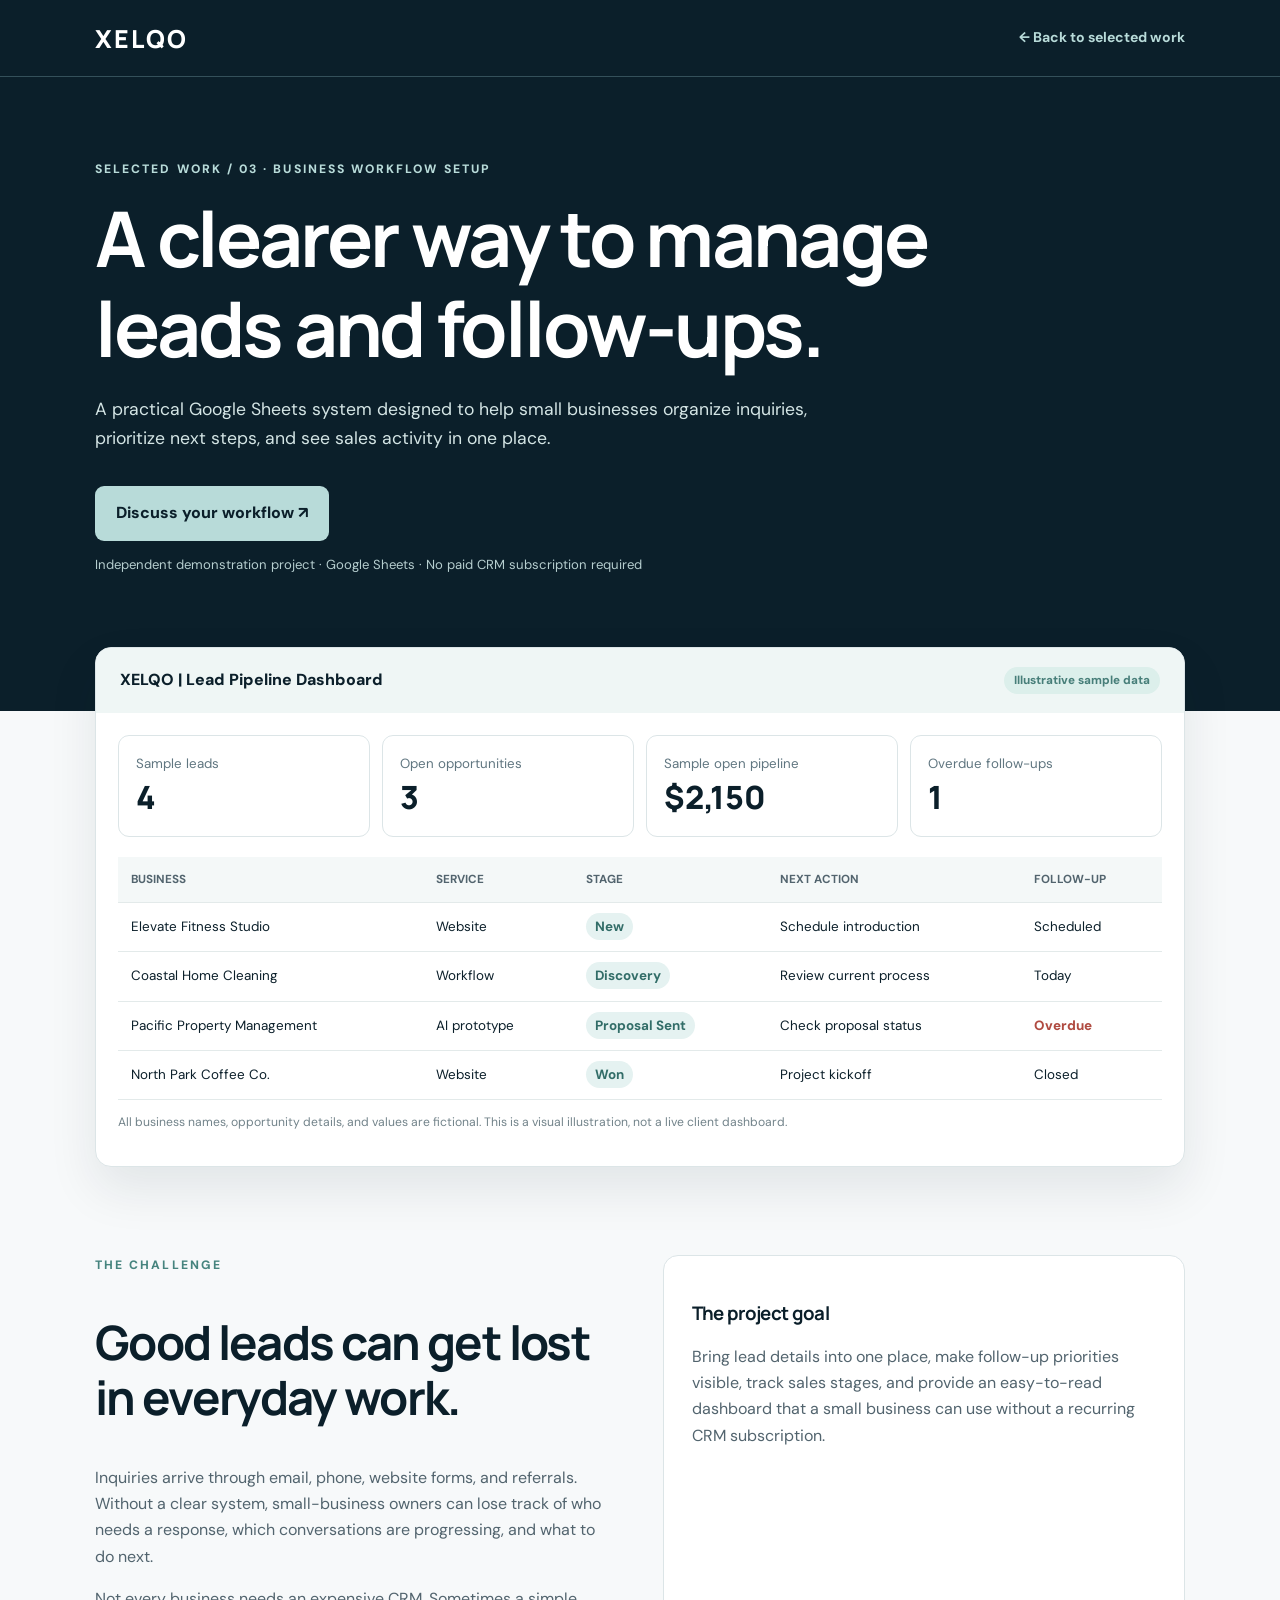
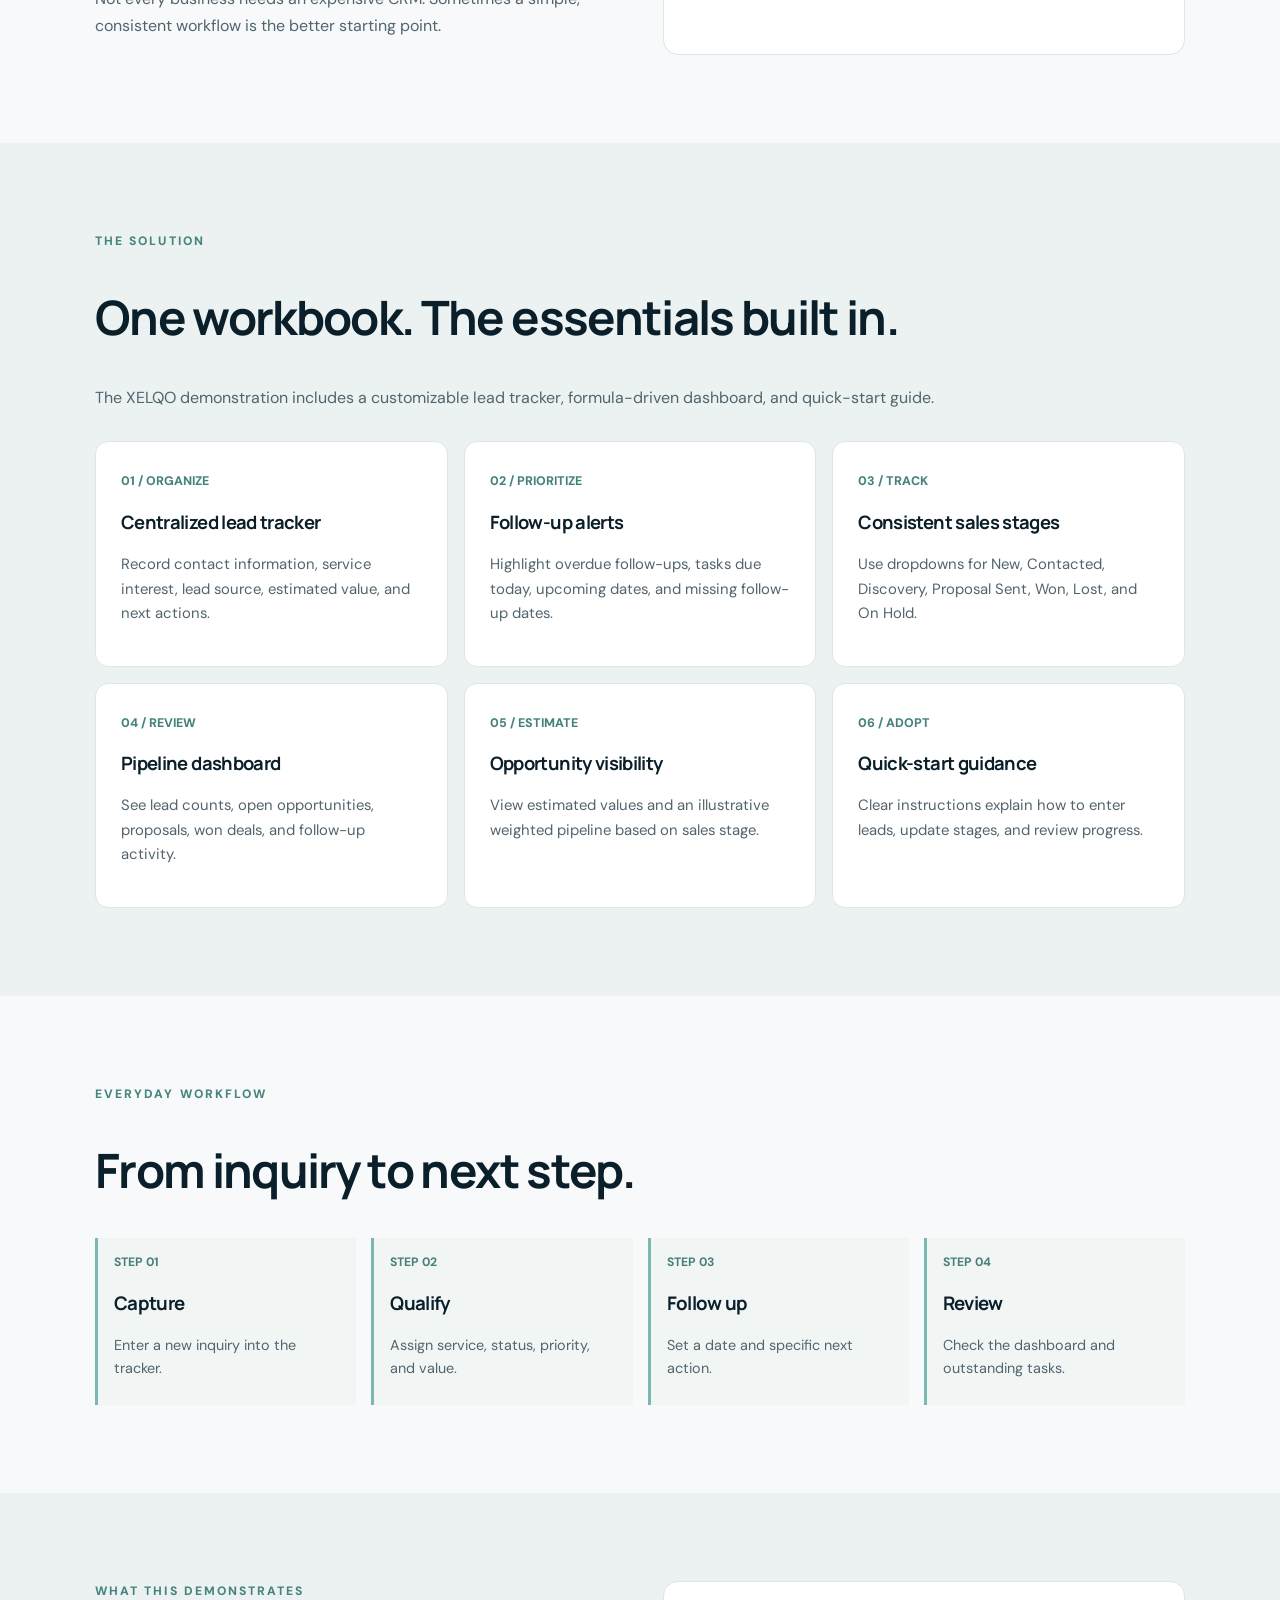
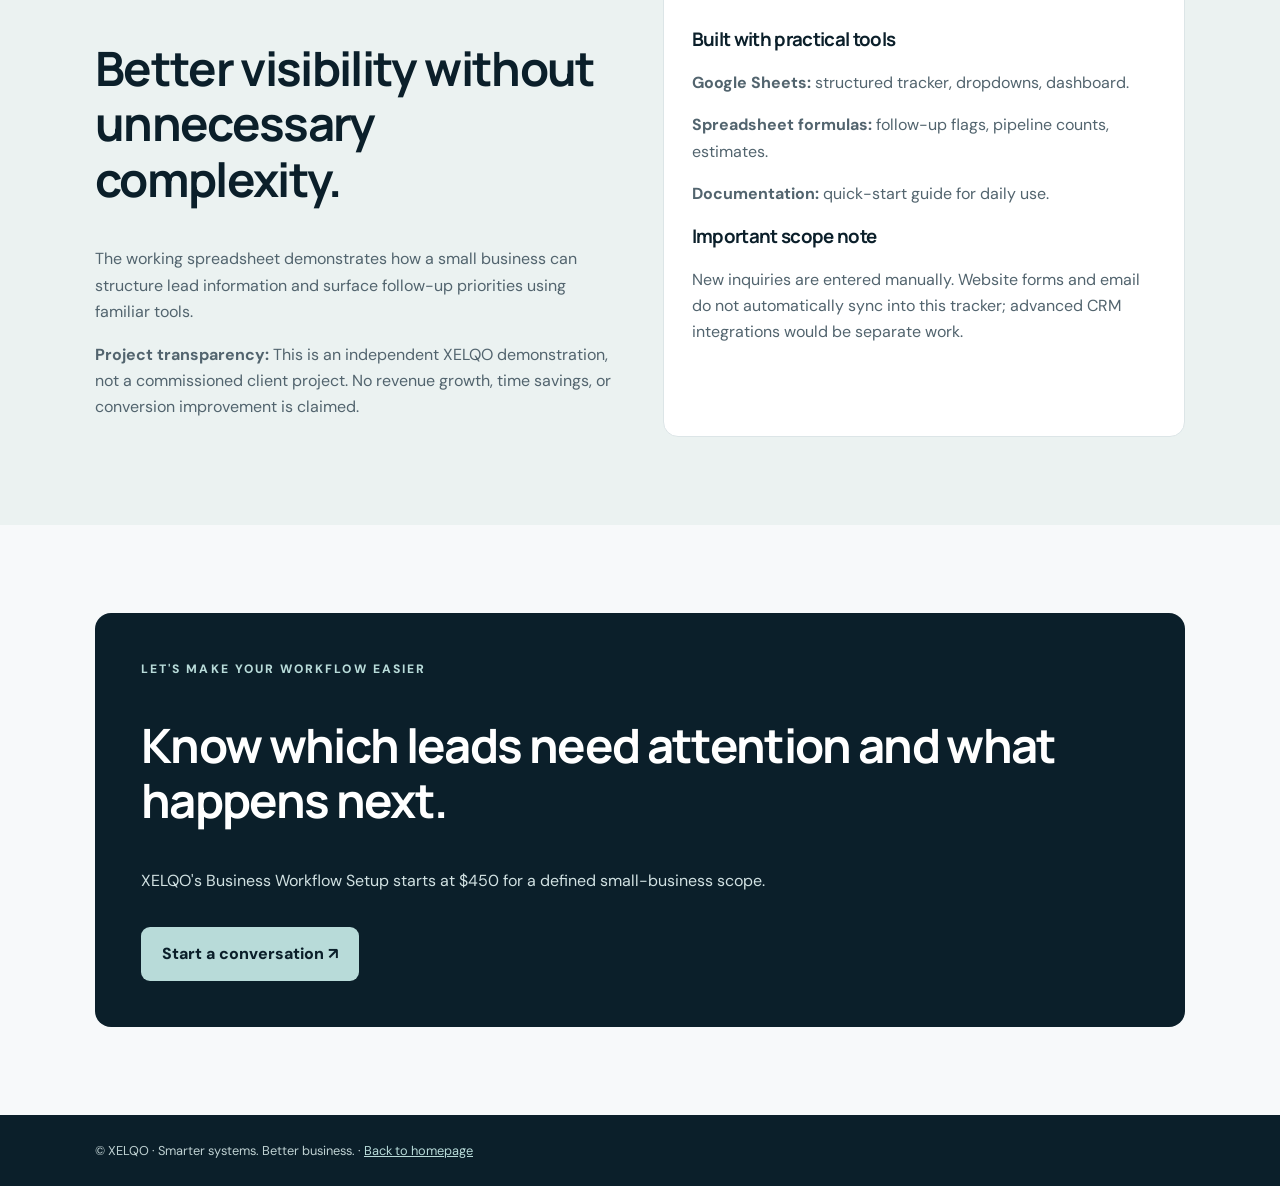
==== case-study-lead-management.html @ fb53681a "Add XELQO business lead management case study" ====
<!doctype html>
<html lang="en"><head><meta charset="utf-8"><meta name="viewport" content="width=device-width,initial-scale=1"><meta name="theme-color" content="#0B1F2A"><meta name="description" content="How XELQO designed a Google Sheets lead management system for small business follow-ups and sales visibility."><title>Business Lead Management System | XELQO</title><link rel="preconnect" href="https://fonts.googleapis.com"><link rel="preconnect" href="https://fonts.gstatic.com" crossorigin><link href="https://fonts.googleapis.com/css2?family=DM+Sans:wght@400;500;600;700&family=Manrope:wght@400;500;600;700;800&display=swap" rel="stylesheet"><link rel="icon" href="favicon.svg" type="image/svg+xml"><style>
:root{--navy:#0B1F2A;--sea:#B8DBD9;--ivory:#F7F9FA;--slate:#6B7C85}*{box-sizing:border-box}body{margin:0;background:var(--ivory);font-family:"DM Sans",sans-serif;color:var(--navy);line-height:1.65}h1,h2,h3{font-family:Manrope,sans-serif;letter-spacing:-.035em;line-height:1.17}h1{font-size:clamp(2.6rem,6vw,5rem);max-width:950px}h2{font-size:clamp(1.9rem,3.7vw,3rem)}p{color:#52646E}.container{max-width:1140px;margin:auto;padding:0 25px}.nav{background:var(--navy);border-bottom:1px solid #34505A}.nav .container{display:flex;align-items:center;justify-content:space-between;min-height:76px}.logo{font:800 1.55rem Manrope,sans-serif;letter-spacing:.08em;color:white;text-decoration:none}.back{color:var(--sea);text-decoration:none;font-weight:700;font-size:.88rem}.hero{background:var(--navy);padding:82px 0 122px}.hero h1{color:white;margin:14px 0 22px}.hero p{color:#D4E5E5;max-width:730px;font-size:1.1rem}.kicker{font-size:.76rem;letter-spacing:.17em;text-transform:uppercase;font-weight:800;color:#46847E}.hero .kicker{color:var(--sea)}.btn{display:inline-block;background:var(--sea);color:var(--navy);text-decoration:none;font-weight:800;border-radius:9px;padding:14px 21px;margin-top:16px}.disclosure{font-size:.82rem!important;color:#B6CECF!important}.overlap{margin-top:-64px;position:relative}.dashboard{background:white;border-radius:16px;border:1px solid #DCE5E7;overflow:hidden;box-shadow:0 22px 50px #0B1F2A17}.dash-head{background:#EFF6F5;padding:19px 24px;font-weight:800;display:flex;justify-content:space-between;gap:10px;flex-wrap:wrap}.sample{font-size:.73rem;color:#477E79;background:#DCEFEB;padding:4px 10px;border-radius:50px}.dash-body{padding:22px}.metrics{display:grid;grid-template-columns:repeat(4,1fr);gap:12px}.metric{border:1px solid #DCE5E7;border-radius:11px;padding:17px}.metric small{color:#607680;display:block}.metric strong{font:800 2rem Manrope,sans-serif;display:block}.table-wrap{overflow-x:auto;margin-top:20px}table{width:100%;min-width:690px;border-collapse:collapse;font-size:.84rem}th,td{text-align:left;padding:13px;border-bottom:1px solid #E3EAEA}th{background:#F4F8F8;color:#52646E;font-size:.73rem;text-transform:uppercase}.badge{border-radius:20px;padding:5px 9px;font-weight:700;background:#E5F2F1;color:#326D68}.warning{color:#B04B41;font-weight:800}.fine{font-size:.76rem;color:#72838A}.section{padding:88px 0}.light{background:#EBF2F1}.split{display:grid;grid-template-columns:1fr 1fr;gap:45px}.panel{background:white;border:1px solid #DCE5E7;border-radius:15px;padding:28px}.cards{display:grid;grid-template-columns:repeat(3,1fr);gap:16px;margin-top:30px}.card{background:white;border:1px solid #DCE5E7;border-radius:13px;padding:25px}.card span{color:#45827D;font-size:.78rem;font-weight:800}.card h3{font-size:1.15rem}.card p{font-size:.93rem}.steps{display:grid;grid-template-columns:repeat(4,1fr);gap:15px;margin-top:30px}.step{border-left:3px solid #7BB8B3;padding:10px 16px;background:#F1F6F5}.step b{font-size:.76rem;color:#477E79}.step p{font-size:.9rem}.cta{background:var(--navy);border-radius:16px;padding:46px}.cta h2{color:white}.cta p{color:#D1E1E2}.footer{background:var(--navy);color:#BFD1D2;padding:25px 0;font-size:.8rem}.footer a{color:var(--sea)}a:focus-visible{outline:3px solid #69A8A4;outline-offset:4px}@media(max-width:780px){.split{grid-template-columns:1fr}.cards{grid-template-columns:repeat(2,1fr)}.steps{grid-template-columns:repeat(2,1fr)}.metrics{grid-template-columns:repeat(2,1fr)}.hero{padding:60px 0 105px}}@media(max-width:500px){.cards,.steps{grid-template-columns:1fr}.section{padding:62px 0}.dash-body{padding:13px}.metric{padding:12px}.metric strong{font-size:1.55rem}.cta{padding:28px}}
</style></head><body>
<header class="nav"><div class="container"><a class="logo" href="./">XELQO</a><a class="back" href="./#work">← Back to selected work</a></div></header>
<main><section class="hero"><div class="container"><div class="kicker">Selected Work / 03 · Business Workflow Setup</div><h1>A clearer way to manage leads and follow-ups.</h1><p>A practical Google Sheets system designed to help small businesses organize inquiries, prioritize next steps, and see sales activity in one place.</p><a class="btn" href="./#contact">Discuss your workflow ↗</a><p class="disclosure">Independent demonstration project · Google Sheets · No paid CRM subscription required</p></div></section>
<div class="container overlap"><div class="dashboard"><div class="dash-head"><span>XELQO | Lead Pipeline Dashboard</span><span class="sample">Illustrative sample data</span></div><div class="dash-body"><div class="metrics"><div class="metric"><small>Sample leads</small><strong>4</strong></div><div class="metric"><small>Open opportunities</small><strong>3</strong></div><div class="metric"><small>Sample open pipeline</small><strong>$2,150</strong></div><div class="metric"><small>Overdue follow-ups</small><strong>1</strong></div></div><div class="table-wrap"><table><thead><tr><th>Business</th><th>Service</th><th>Stage</th><th>Next action</th><th>Follow-up</th></tr></thead><tbody><tr><td>Elevate Fitness Studio</td><td>Website</td><td><span class="badge">New</span></td><td>Schedule introduction</td><td>Scheduled</td></tr><tr><td>Coastal Home Cleaning</td><td>Workflow</td><td><span class="badge">Discovery</span></td><td>Review current process</td><td>Today</td></tr><tr><td>Pacific Property Management</td><td>AI prototype</td><td><span class="badge">Proposal Sent</span></td><td>Check proposal status</td><td class="warning">Overdue</td></tr><tr><td>North Park Coffee Co.</td><td>Website</td><td><span class="badge">Won</span></td><td>Project kickoff</td><td>Closed</td></tr></tbody></table></div><p class="fine">All business names, opportunity details, and values are fictional. This is a visual illustration, not a live client dashboard.</p></div></div></div>
<section class="section"><div class="container split"><div><div class="kicker">The challenge</div><h2>Good leads can get lost in everyday work.</h2><p>Inquiries arrive through email, phone, website forms, and referrals. Without a clear system, small-business owners can lose track of who needs a response, which conversations are progressing, and what to do next.</p><p>Not every business needs an expensive CRM. Sometimes a simple, consistent workflow is the better starting point.</p></div><div class="panel"><h3>The project goal</h3><p>Bring lead details into one place, make follow-up priorities visible, track sales stages, and provide an easy-to-read dashboard that a small business can use without a recurring CRM subscription.</p></div></div></section>
<section class="section light"><div class="container"><div class="kicker">The solution</div><h2>One workbook. The essentials built in.</h2><p>The XELQO demonstration includes a customizable lead tracker, formula-driven dashboard, and quick-start guide.</p><div class="cards"><div class="card"><span>01 / ORGANIZE</span><h3>Centralized lead tracker</h3><p>Record contact information, service interest, lead source, estimated value, and next actions.</p></div><div class="card"><span>02 / PRIORITIZE</span><h3>Follow-up alerts</h3><p>Highlight overdue follow-ups, tasks due today, upcoming dates, and missing follow-up dates.</p></div><div class="card"><span>03 / TRACK</span><h3>Consistent sales stages</h3><p>Use dropdowns for New, Contacted, Discovery, Proposal Sent, Won, Lost, and On Hold.</p></div><div class="card"><span>04 / REVIEW</span><h3>Pipeline dashboard</h3><p>See lead counts, open opportunities, proposals, won deals, and follow-up activity.</p></div><div class="card"><span>05 / ESTIMATE</span><h3>Opportunity visibility</h3><p>View estimated values and an illustrative weighted pipeline based on sales stage.</p></div><div class="card"><span>06 / ADOPT</span><h3>Quick-start guidance</h3><p>Clear instructions explain how to enter leads, update stages, and review progress.</p></div></div></div></section>
<section class="section"><div class="container"><div class="kicker">Everyday workflow</div><h2>From inquiry to next step.</h2><div class="steps"><div class="step"><b>STEP 01</b><h3>Capture</h3><p>Enter a new inquiry into the tracker.</p></div><div class="step"><b>STEP 02</b><h3>Qualify</h3><p>Assign service, status, priority, and value.</p></div><div class="step"><b>STEP 03</b><h3>Follow up</h3><p>Set a date and specific next action.</p></div><div class="step"><b>STEP 04</b><h3>Review</h3><p>Check the dashboard and outstanding tasks.</p></div></div></div></section>
<section class="section light"><div class="container split"><div><div class="kicker">What this demonstrates</div><h2>Better visibility without unnecessary complexity.</h2><p>The working spreadsheet demonstrates how a small business can structure lead information and surface follow-up priorities using familiar tools.</p><p><strong>Project transparency:</strong> This is an independent XELQO demonstration, not a commissioned client project. No revenue growth, time savings, or conversion improvement is claimed.</p></div><div class="panel"><h3>Built with practical tools</h3><p><strong>Google Sheets:</strong> structured tracker, dropdowns, dashboard.</p><p><strong>Spreadsheet formulas:</strong> follow-up flags, pipeline counts, estimates.</p><p><strong>Documentation:</strong> quick-start guide for daily use.</p><h3>Important scope note</h3><p>New inquiries are entered manually. Website forms and email do not automatically sync into this tracker; advanced CRM integrations would be separate work.</p></div></div></section>
<section class="section"><div class="container"><div class="cta"><div class="kicker" style="color:#B8DBD9">Let's make your workflow easier</div><h2>Know which leads need attention and what happens next.</h2><p>XELQO's Business Workflow Setup starts at $450 for a defined small-business scope.</p><a class="btn" href="./#contact">Start a conversation ↗</a></div></div></section></main>
<footer class="footer"><div class="container">© XELQO · Smarter systems. Better business. · <a href="./">Back to homepage</a></div></footer></body></html>
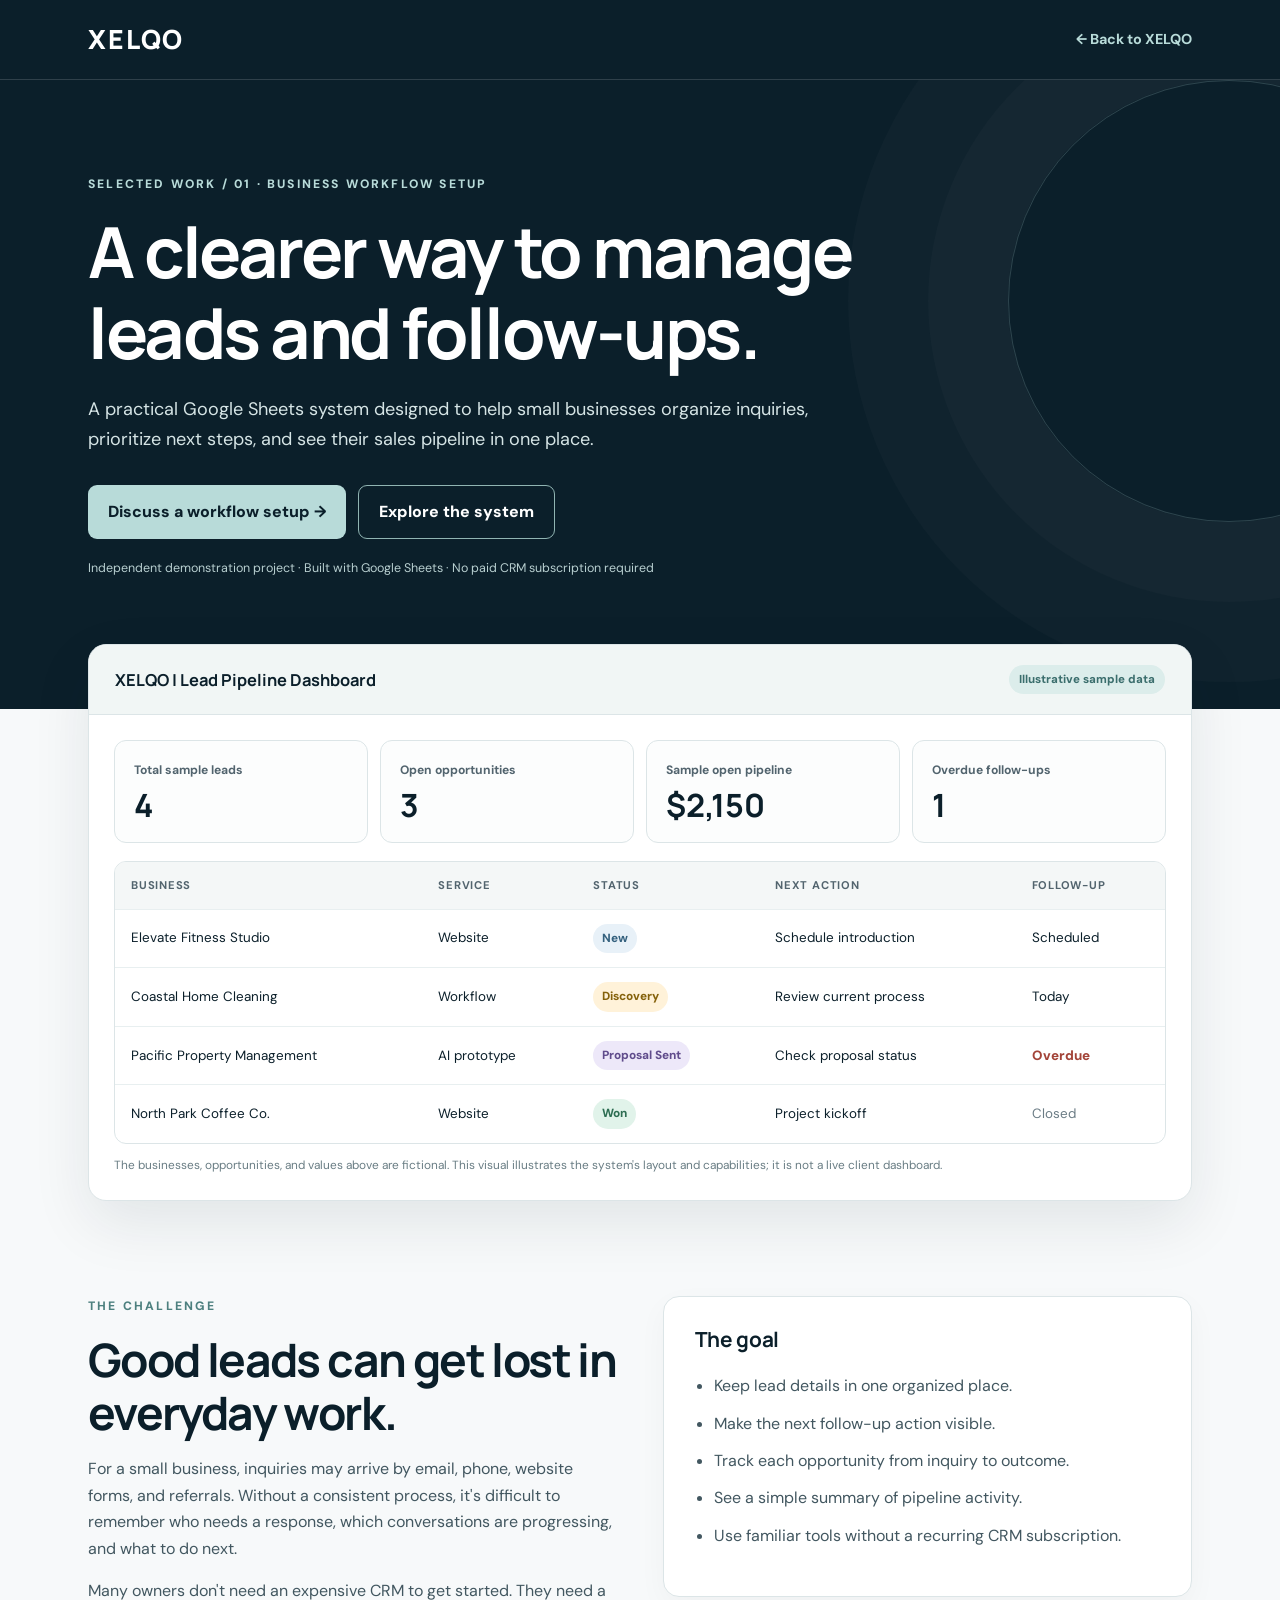
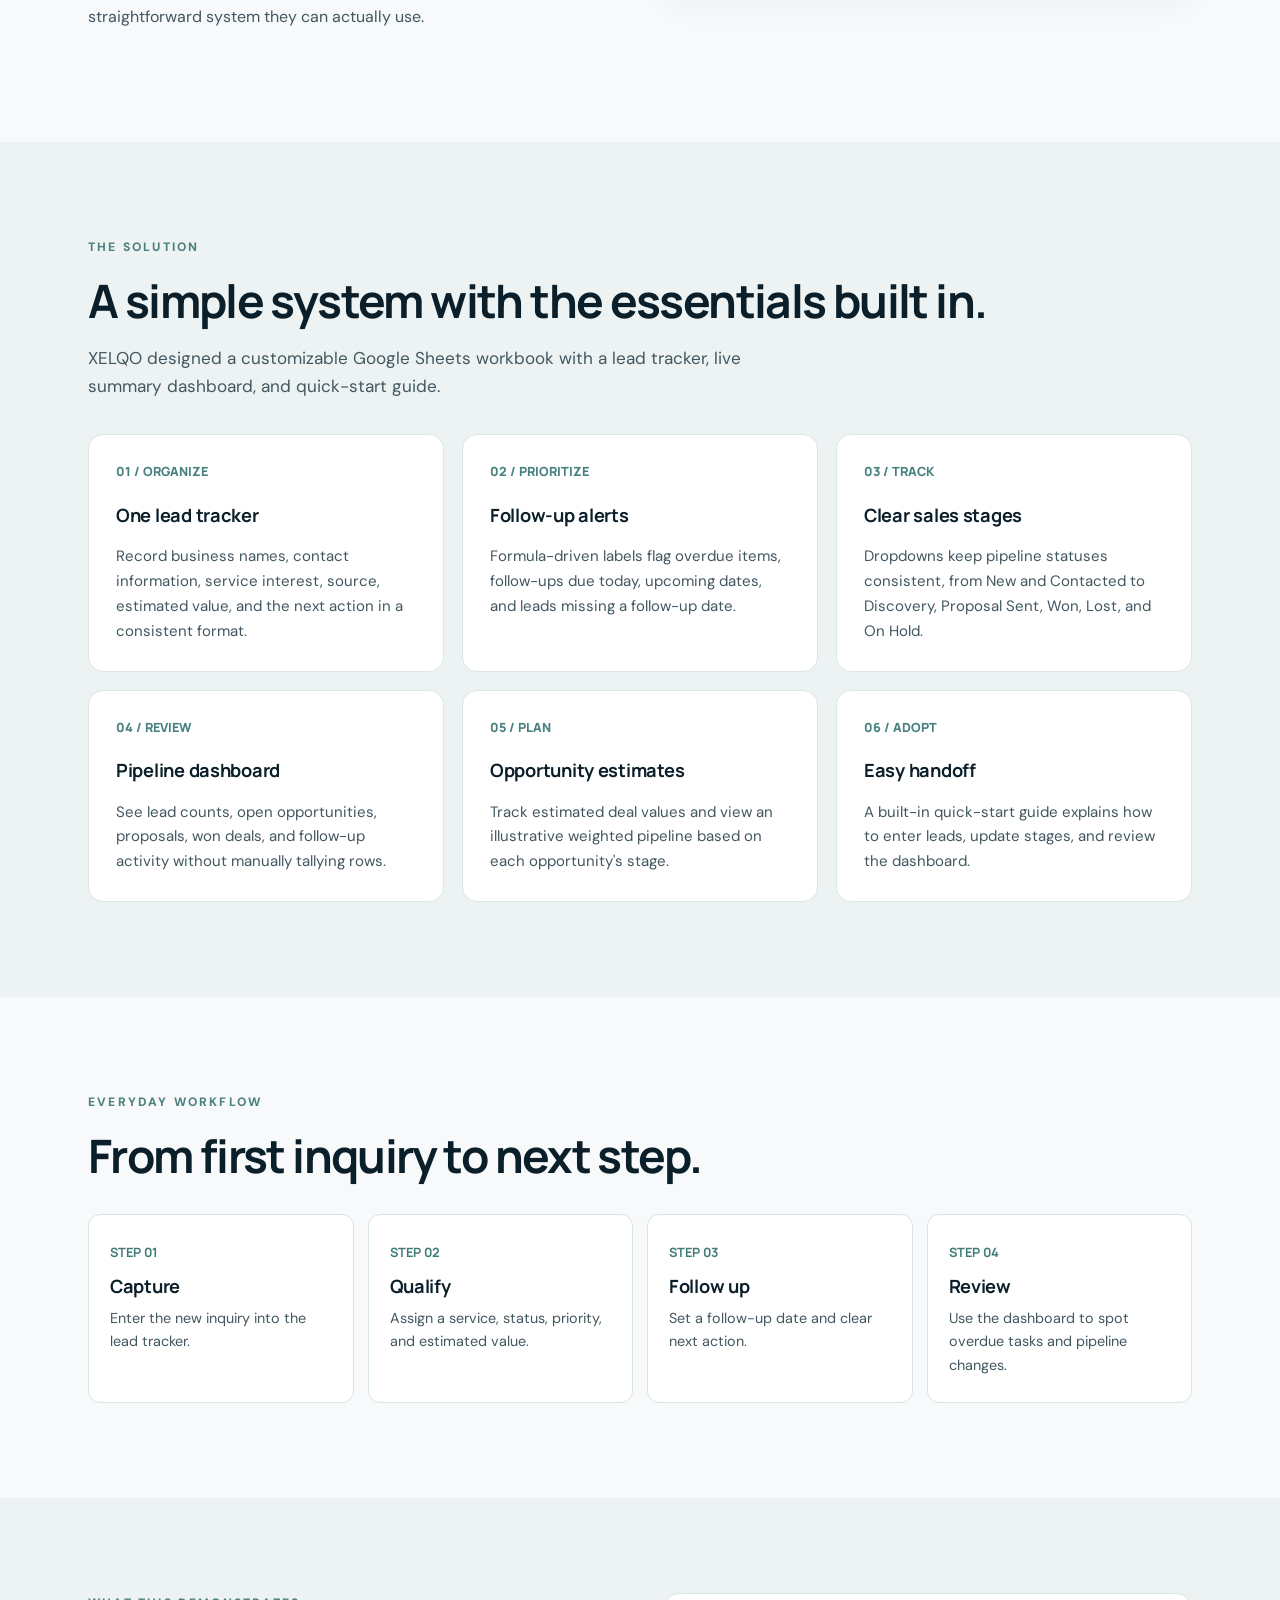
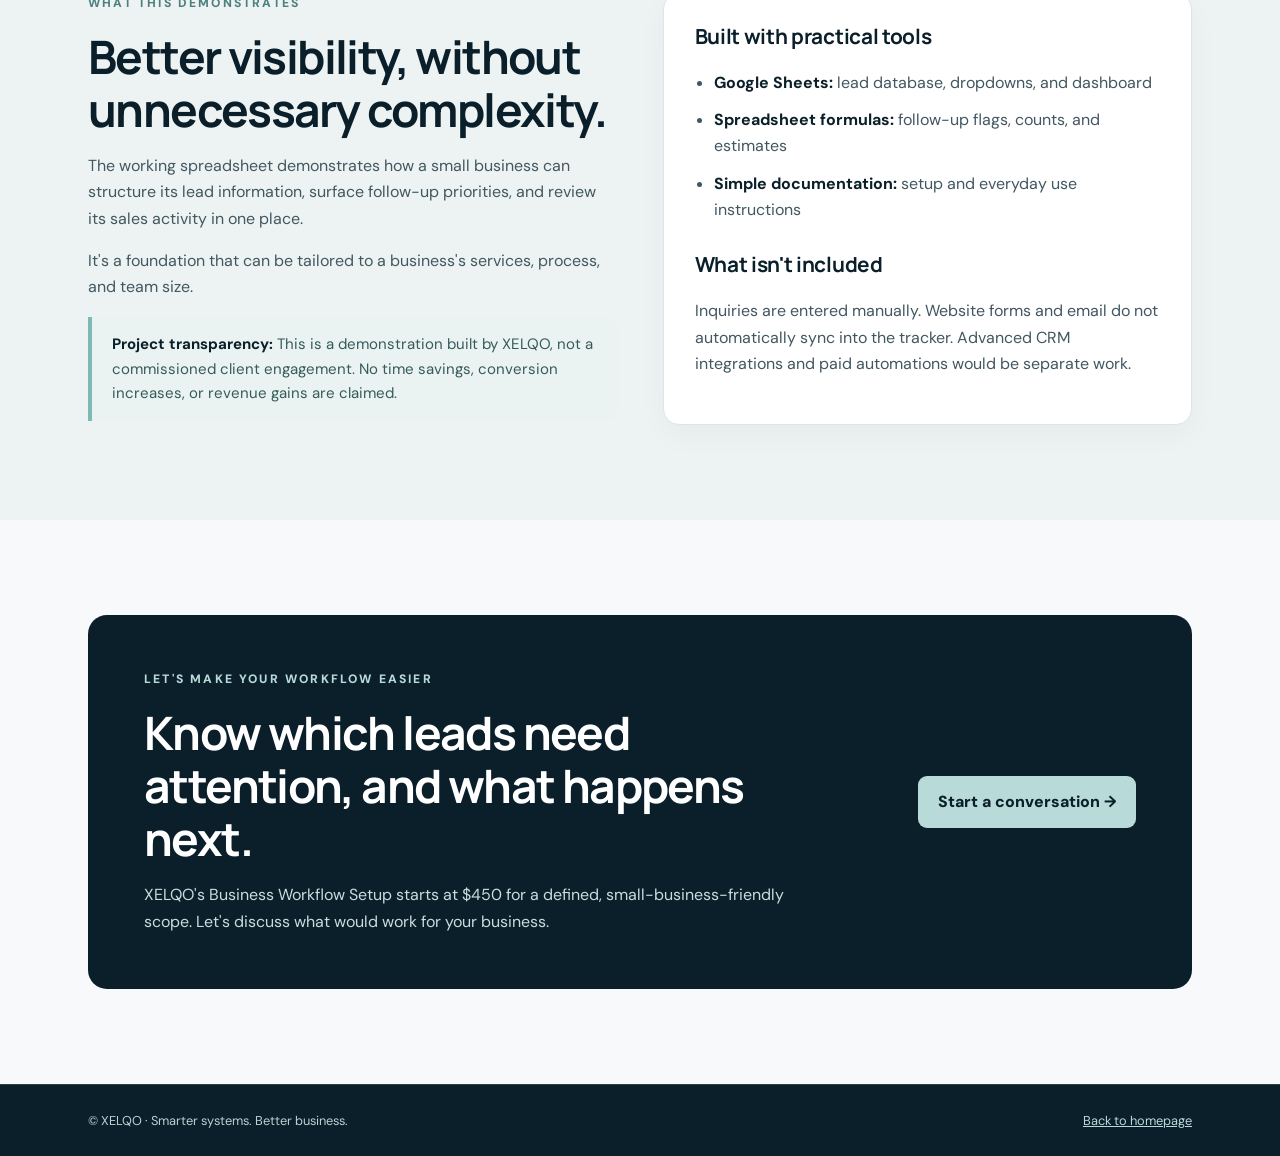
==== commit fec2a2f8: "Add files via upload" ====
--- a/case-study-lead-management.html
+++ b/case-study-lead-management.html
@@ -1,13 +1,32 @@
 <!doctype html>
-<html lang="en"><head><meta charset="utf-8"><meta name="viewport" content="width=device-width,initial-scale=1"><meta name="theme-color" content="#0B1F2A"><meta name="description" content="How XELQO designed a Google Sheets lead management system for small business follow-ups and sales visibility."><title>Business Lead Management System | XELQO</title><link rel="preconnect" href="https://fonts.googleapis.com"><link rel="preconnect" href="https://fonts.gstatic.com" crossorigin><link href="https://fonts.googleapis.com/css2?family=DM+Sans:wght@400;500;600;700&family=Manrope:wght@400;500;600;700;800&display=swap" rel="stylesheet"><link rel="icon" href="favicon.svg" type="image/svg+xml"><style>
-:root{--navy:#0B1F2A;--sea:#B8DBD9;--ivory:#F7F9FA;--slate:#6B7C85}*{box-sizing:border-box}body{margin:0;background:var(--ivory);font-family:"DM Sans",sans-serif;color:var(--navy);line-height:1.65}h1,h2,h3{font-family:Manrope,sans-serif;letter-spacing:-.035em;line-height:1.17}h1{font-size:clamp(2.6rem,6vw,5rem);max-width:950px}h2{font-size:clamp(1.9rem,3.7vw,3rem)}p{color:#52646E}.container{max-width:1140px;margin:auto;padding:0 25px}.nav{background:var(--navy);border-bottom:1px solid #34505A}.nav .container{display:flex;align-items:center;justify-content:space-between;min-height:76px}.logo{font:800 1.55rem Manrope,sans-serif;letter-spacing:.08em;color:white;text-decoration:none}.back{color:var(--sea);text-decoration:none;font-weight:700;font-size:.88rem}.hero{background:var(--navy);padding:82px 0 122px}.hero h1{color:white;margin:14px 0 22px}.hero p{color:#D4E5E5;max-width:730px;font-size:1.1rem}.kicker{font-size:.76rem;letter-spacing:.17em;text-transform:uppercase;font-weight:800;color:#46847E}.hero .kicker{color:var(--sea)}.btn{display:inline-block;background:var(--sea);color:var(--navy);text-decoration:none;font-weight:800;border-radius:9px;padding:14px 21px;margin-top:16px}.disclosure{font-size:.82rem!important;color:#B6CECF!important}.overlap{margin-top:-64px;position:relative}.dashboard{background:white;border-radius:16px;border:1px solid #DCE5E7;overflow:hidden;box-shadow:0 22px 50px #0B1F2A17}.dash-head{background:#EFF6F5;padding:19px 24px;font-weight:800;display:flex;justify-content:space-between;gap:10px;flex-wrap:wrap}.sample{font-size:.73rem;color:#477E79;background:#DCEFEB;padding:4px 10px;border-radius:50px}.dash-body{padding:22px}.metrics{display:grid;grid-template-columns:repeat(4,1fr);gap:12px}.metric{border:1px solid #DCE5E7;border-radius:11px;padding:17px}.metric small{color:#607680;display:block}.metric strong{font:800 2rem Manrope,sans-serif;display:block}.table-wrap{overflow-x:auto;margin-top:20px}table{width:100%;min-width:690px;border-collapse:collapse;font-size:.84rem}th,td{text-align:left;padding:13px;border-bottom:1px solid #E3EAEA}th{background:#F4F8F8;color:#52646E;font-size:.73rem;text-transform:uppercase}.badge{border-radius:20px;padding:5px 9px;font-weight:700;background:#E5F2F1;color:#326D68}.warning{color:#B04B41;font-weight:800}.fine{font-size:.76rem;color:#72838A}.section{padding:88px 0}.light{background:#EBF2F1}.split{display:grid;grid-template-columns:1fr 1fr;gap:45px}.panel{background:white;border:1px solid #DCE5E7;border-radius:15px;padding:28px}.cards{display:grid;grid-template-columns:repeat(3,1fr);gap:16px;margin-top:30px}.card{background:white;border:1px solid #DCE5E7;border-radius:13px;padding:25px}.card span{color:#45827D;font-size:.78rem;font-weight:800}.card h3{font-size:1.15rem}.card p{font-size:.93rem}.steps{display:grid;grid-template-columns:repeat(4,1fr);gap:15px;margin-top:30px}.step{border-left:3px solid #7BB8B3;padding:10px 16px;background:#F1F6F5}.step b{font-size:.76rem;color:#477E79}.step p{font-size:.9rem}.cta{background:var(--navy);border-radius:16px;padding:46px}.cta h2{color:white}.cta p{color:#D1E1E2}.footer{background:var(--navy);color:#BFD1D2;padding:25px 0;font-size:.8rem}.footer a{color:var(--sea)}a:focus-visible{outline:3px solid #69A8A4;outline-offset:4px}@media(max-width:780px){.split{grid-template-columns:1fr}.cards{grid-template-columns:repeat(2,1fr)}.steps{grid-template-columns:repeat(2,1fr)}.metrics{grid-template-columns:repeat(2,1fr)}.hero{padding:60px 0 105px}}@media(max-width:500px){.cards,.steps{grid-template-columns:1fr}.section{padding:62px 0}.dash-body{padding:13px}.metric{padding:12px}.metric strong{font-size:1.55rem}.cta{padding:28px}}
-</style></head><body>
-<header class="nav"><div class="container"><a class="logo" href="./">XELQO</a><a class="back" href="./#work">← Back to selected work</a></div></header>
-<main><section class="hero"><div class="container"><div class="kicker">Selected Work / 03 · Business Workflow Setup</div><h1>A clearer way to manage leads and follow-ups.</h1><p>A practical Google Sheets system designed to help small businesses organize inquiries, prioritize next steps, and see sales activity in one place.</p><a class="btn" href="./#contact">Discuss your workflow ↗</a><p class="disclosure">Independent demonstration project · Google Sheets · No paid CRM subscription required</p></div></section>
-<div class="container overlap"><div class="dashboard"><div class="dash-head"><span>XELQO | Lead Pipeline Dashboard</span><span class="sample">Illustrative sample data</span></div><div class="dash-body"><div class="metrics"><div class="metric"><small>Sample leads</small><strong>4</strong></div><div class="metric"><small>Open opportunities</small><strong>3</strong></div><div class="metric"><small>Sample open pipeline</small><strong>$2,150</strong></div><div class="metric"><small>Overdue follow-ups</small><strong>1</strong></div></div><div class="table-wrap"><table><thead><tr><th>Business</th><th>Service</th><th>Stage</th><th>Next action</th><th>Follow-up</th></tr></thead><tbody><tr><td>Elevate Fitness Studio</td><td>Website</td><td><span class="badge">New</span></td><td>Schedule introduction</td><td>Scheduled</td></tr><tr><td>Coastal Home Cleaning</td><td>Workflow</td><td><span class="badge">Discovery</span></td><td>Review current process</td><td>Today</td></tr><tr><td>Pacific Property Management</td><td>AI prototype</td><td><span class="badge">Proposal Sent</span></td><td>Check proposal status</td><td class="warning">Overdue</td></tr><tr><td>North Park Coffee Co.</td><td>Website</td><td><span class="badge">Won</span></td><td>Project kickoff</td><td>Closed</td></tr></tbody></table></div><p class="fine">All business names, opportunity details, and values are fictional. This is a visual illustration, not a live client dashboard.</p></div></div></div>
-<section class="section"><div class="container split"><div><div class="kicker">The challenge</div><h2>Good leads can get lost in everyday work.</h2><p>Inquiries arrive through email, phone, website forms, and referrals. Without a clear system, small-business owners can lose track of who needs a response, which conversations are progressing, and what to do next.</p><p>Not every business needs an expensive CRM. Sometimes a simple, consistent workflow is the better starting point.</p></div><div class="panel"><h3>The project goal</h3><p>Bring lead details into one place, make follow-up priorities visible, track sales stages, and provide an easy-to-read dashboard that a small business can use without a recurring CRM subscription.</p></div></div></section>
-<section class="section light"><div class="container"><div class="kicker">The solution</div><h2>One workbook. The essentials built in.</h2><p>The XELQO demonstration includes a customizable lead tracker, formula-driven dashboard, and quick-start guide.</p><div class="cards"><div class="card"><span>01 / ORGANIZE</span><h3>Centralized lead tracker</h3><p>Record contact information, service interest, lead source, estimated value, and next actions.</p></div><div class="card"><span>02 / PRIORITIZE</span><h3>Follow-up alerts</h3><p>Highlight overdue follow-ups, tasks due today, upcoming dates, and missing follow-up dates.</p></div><div class="card"><span>03 / TRACK</span><h3>Consistent sales stages</h3><p>Use dropdowns for New, Contacted, Discovery, Proposal Sent, Won, Lost, and On Hold.</p></div><div class="card"><span>04 / REVIEW</span><h3>Pipeline dashboard</h3><p>See lead counts, open opportunities, proposals, won deals, and follow-up activity.</p></div><div class="card"><span>05 / ESTIMATE</span><h3>Opportunity visibility</h3><p>View estimated values and an illustrative weighted pipeline based on sales stage.</p></div><div class="card"><span>06 / ADOPT</span><h3>Quick-start guidance</h3><p>Clear instructions explain how to enter leads, update stages, and review progress.</p></div></div></div></section>
-<section class="section"><div class="container"><div class="kicker">Everyday workflow</div><h2>From inquiry to next step.</h2><div class="steps"><div class="step"><b>STEP 01</b><h3>Capture</h3><p>Enter a new inquiry into the tracker.</p></div><div class="step"><b>STEP 02</b><h3>Qualify</h3><p>Assign service, status, priority, and value.</p></div><div class="step"><b>STEP 03</b><h3>Follow up</h3><p>Set a date and specific next action.</p></div><div class="step"><b>STEP 04</b><h3>Review</h3><p>Check the dashboard and outstanding tasks.</p></div></div></div></section>
-<section class="section light"><div class="container split"><div><div class="kicker">What this demonstrates</div><h2>Better visibility without unnecessary complexity.</h2><p>The working spreadsheet demonstrates how a small business can structure lead information and surface follow-up priorities using familiar tools.</p><p><strong>Project transparency:</strong> This is an independent XELQO demonstration, not a commissioned client project. No revenue growth, time savings, or conversion improvement is claimed.</p></div><div class="panel"><h3>Built with practical tools</h3><p><strong>Google Sheets:</strong> structured tracker, dropdowns, dashboard.</p><p><strong>Spreadsheet formulas:</strong> follow-up flags, pipeline counts, estimates.</p><p><strong>Documentation:</strong> quick-start guide for daily use.</p><h3>Important scope note</h3><p>New inquiries are entered manually. Website forms and email do not automatically sync into this tracker; advanced CRM integrations would be separate work.</p></div></div></section>
-<section class="section"><div class="container"><div class="cta"><div class="kicker" style="color:#B8DBD9">Let's make your workflow easier</div><h2>Know which leads need attention and what happens next.</h2><p>XELQO's Business Workflow Setup starts at $450 for a defined small-business scope.</p><a class="btn" href="./#contact">Start a conversation ↗</a></div></div></section></main>
-<footer class="footer"><div class="container">© XELQO · Smarter systems. Better business. · <a href="./">Back to homepage</a></div></footer></body></html>+<html lang="en">
+<head>
+  <meta charset="utf-8">
+  <meta name="viewport" content="width=device-width, initial-scale=1">
+  <meta name="theme-color" content="#0B1F2A">
+  <meta name="description" content="See how XELQO built a practical Google Sheets lead management system to organize small-business inquiries, track follow-ups, and view pipeline activity.">
+  <title>Business Lead Management System | XELQO Case Study</title>
+  <link rel="preconnect" href="https://fonts.googleapis.com">
+  <link rel="preconnect" href="https://fonts.gstatic.com" crossorigin>
+  <link href="https://fonts.googleapis.com/css2?family=DM+Sans:wght@400;500;600;700&family=Manrope:wght@400;500;600;700;800&display=swap" rel="stylesheet">
+  <style>
+    :root{--navy:#0B1F2A;--seafoam:#B8DBD9;--slate:#6B7C85;--ivory:#F7F9FA;--white:#fff;--line:#DCE5E7;--muted:#52646E;--shadow:0 22px 60px rgba(11,31,42,.09)}
+    *{box-sizing:border-box}html{scroll-behavior:smooth}body{margin:0;background:var(--ivory);color:var(--navy);font-family:'DM Sans',system-ui,sans-serif;line-height:1.65}a{color:inherit}a:focus-visible{outline:3px solid #448d8a;outline-offset:4px}h1,h2,h3,p{margin-top:0}h1,h2,h3{font-family:Manrope,system-ui,sans-serif;line-height:1.15;letter-spacing:-.035em}h1{font-size:clamp(2.55rem,5.5vw,4.9rem);max-width:880px;margin-bottom:22px}h2{font-size:clamp(1.85rem,3.6vw,3rem);margin-bottom:17px}h3{font-size:1.14rem;letter-spacing:-.015em}p{color:#425760}strong{color:var(--navy)}.wrap{max-width:1160px;padding:0 28px;margin:auto}.topbar{background:var(--navy);color:white;border-bottom:1px solid rgba(255,255,255,.15)}.nav{min-height:79px;display:flex;align-items:center;justify-content:space-between;gap:20px}.brand{text-decoration:none;color:white;font-family:Manrope,sans-serif;font-size:1.65rem;font-weight:800;letter-spacing:.07em}.navlink{font-weight:700;text-decoration:none;font-size:.9rem;color:var(--seafoam)}.hero{background:var(--navy);color:white;padding:94px 0 118px;position:relative;overflow:hidden}.hero:after{content:'';position:absolute;width:440px;height:440px;right:-170px;top:0;border:1px solid rgba(184,219,217,.2);border-radius:50%;box-shadow:0 0 0 80px rgba(184,219,217,.025),0 0 0 160px rgba(184,219,217,.025);pointer-events:none}.hero p{color:#D5E4E5;max-width:740px;font-size:1.13rem}.eyebrow{text-transform:uppercase;font-size:.76rem;font-weight:800;letter-spacing:.18em;color:#4D807F;margin-bottom:17px}.hero .eyebrow{color:var(--seafoam)}.hero h1{color:white}.hero .lead{margin-bottom:30px}.pill{display:inline-flex;align-items:center;border:1px solid rgba(184,219,217,.35);border-radius:999px;padding:7px 14px;color:#DBEBE9;font-size:.8rem;font-weight:600}.button{display:inline-flex;align-items:center;justify-content:center;padding:13px 20px;border-radius:9px;background:var(--seafoam);color:var(--navy);font-weight:800;text-decoration:none;transition:transform .2s}.button:hover{transform:translateY(-2px)}.button.secondary{background:transparent;border:1px solid #90B4B2;color:white}.actions{display:flex;gap:12px;flex-wrap:wrap}.hero .note{font-size:.78rem;margin-top:19px;color:#B8CFD0}.overlap{margin-top:-65px;position:relative;z-index:2}.demo{background:#fff;border:1px solid var(--line);border-radius:18px;box-shadow:var(--shadow);overflow:hidden}.demo-head{background:#F1F6F5;padding:20px 26px;display:flex;align-items:center;justify-content:space-between;gap:12px;border-bottom:1px solid var(--line)}.demo-head strong{font-family:Manrope,sans-serif;font-size:1.03rem}.demo-tag{font-size:.72rem;color:#3B6E6D;background:#DCEDEB;border-radius:999px;padding:5px 10px;font-weight:800;white-space:nowrap}.demo-content{padding:25px}.stats{display:grid;grid-template-columns:repeat(4,1fr);gap:12px}.stat{border:1px solid var(--line);padding:19px;border-radius:12px;background:#FCFDFD}.stat span{display:block;color:var(--muted);font-size:.76rem;font-weight:700;margin-bottom:8px}.stat strong{display:block;font-family:Manrope,sans-serif;font-size:2rem;line-height:1.1}.table-scroll{overflow-x:auto;margin-top:18px;border:1px solid var(--line);border-radius:12px}table{border-collapse:collapse;width:100%;min-width:720px;font-size:.84rem}th{text-align:left;background:#F4F7F7;color:#52646E;text-transform:uppercase;font-size:.7rem;letter-spacing:.07em}th,td{padding:14px 16px;border-bottom:1px solid #E8EFF0}tbody tr:last-child td{border-bottom:0}.status{font-size:.74rem;font-weight:800;padding:5px 9px;border-radius:99px;display:inline-block}.new{background:#E8F1F8;color:#35617E}.discovery{background:#FFF2D9;color:#85620C}.proposal{background:#EDE8F9;color:#604C8C}.won{background:#E1F3EA;color:#2D6D52}.overdue{color:#A34439;font-weight:800}.muted{color:#6B7C85}.demo-foot{margin:12px 0 0;color:#697D84;font-size:.74rem}.section{padding:95px 0}.section.alt{background:#EDF3F3}.section .intro{max-width:680px;font-size:1.07rem}.two-col{display:grid;grid-template-columns:1fr 1fr;gap:45px;align-items:start}.panel{background:white;border:1px solid var(--line);border-radius:16px;padding:31px;box-shadow:0 10px 30px rgba(11,31,42,.035)}.panel h3{font-size:1.3rem}.feature-grid{display:grid;grid-template-columns:repeat(3,1fr);gap:18px;margin-top:34px}.feature{background:white;border:1px solid var(--line);border-radius:15px;padding:27px}.feature .number{font-family:Manrope,sans-serif;font-size:.79rem;font-weight:800;color:#46817F;margin-bottom:22px}.feature p{font-size:.94rem;margin-bottom:0}.steps{display:grid;grid-template-columns:repeat(4,1fr);gap:14px;margin-top:32px}.step{padding:24px 21px;border-radius:12px;border:1px solid #D7E4E4;background:white}.step b{font-family:Manrope,sans-serif;font-size:.8rem;color:#407B78}.step h3{margin:10px 0}.step p{font-size:.9rem;margin:0}.list{padding-left:19px;color:#425760}.list li{margin-bottom:11px}.quote{border-left:4px solid #7FB9B5;padding:15px 20px;background:#EAF3F2;border-radius:0 10px 10px 0;font-size:.94rem;color:#365B5A}.cta{background:var(--navy);color:white;border-radius:19px;padding:54px 56px;display:flex;align-items:center;justify-content:space-between;gap:25px}.cta h2{color:white;max-width:650px}.cta p{color:#C8DDDE;max-width:650px;margin:0}.footer{background:var(--navy);color:#BBD0D1;border-top:1px solid rgba(255,255,255,.15);padding:25px 0;font-size:.8rem}.footer .wrap{display:flex;justify-content:space-between;gap:18px;flex-wrap:wrap}.footer a{color:var(--seafoam)}
+    @media(max-width:800px){.stats{grid-template-columns:repeat(2,1fr)}.feature-grid{grid-template-columns:repeat(2,1fr)}.steps{grid-template-columns:repeat(2,1fr)}.two-col{grid-template-columns:1fr;gap:18px}.cta{padding:35px;display:block}.cta .button{margin-top:24px}.hero{padding:70px 0 110px}}
+    @media(max-width:520px){.wrap{padding:0 19px}.hero{padding:64px 0 105px}.section{padding:68px 0}.feature-grid,.steps{grid-template-columns:1fr}.stats{gap:8px}.stat{padding:14px}.stat strong{font-size:1.6rem}.demo-head,.demo-content{padding:15px}.demo-head strong{font-size:.88rem}.demo-tag{font-size:.65rem}.nav{min-height:66px}.brand{font-size:1.35rem}.navlink{font-size:.78rem}}
+  </style>
+</head>
+<body>
+<header class="topbar"><nav class="wrap nav" aria-label="Main navigation"><a class="brand" href="./" aria-label="XELQO homepage">XELQO</a><a class="navlink" href="./">← Back to XELQO</a></nav></header>
+<main>
+  <section class="hero"><div class="wrap"><div class="eyebrow">Selected work / 01 · Business Workflow Setup</div><h1>A clearer way to manage leads and follow-ups.</h1><p class="lead">A practical Google Sheets system designed to help small businesses organize inquiries, prioritize next steps, and see their sales pipeline in one place.</p><div class="actions"><a class="button" href="mailto:xelqo.business@gmail.com?subject=XELQO%20Business%20Workflow%20Setup">Discuss a workflow setup →</a><a class="button secondary" href="#how-it-works">Explore the system</a></div><p class="note">Independent demonstration project · Built with Google Sheets · No paid CRM subscription required</p></div></section>
+  <div class="wrap overlap"><div class="demo" role="group" aria-label="Illustrative dashboard showing sample leads, statuses, and follow-up activity"><div class="demo-head"><strong>XELQO | Lead Pipeline Dashboard</strong><span class="demo-tag">Illustrative sample data</span></div><div class="demo-content"><div class="stats"><div class="stat"><span>Total sample leads</span><strong>4</strong></div><div class="stat"><span>Open opportunities</span><strong>3</strong></div><div class="stat"><span>Sample open pipeline</span><strong>$2,150</strong></div><div class="stat"><span>Overdue follow-ups</span><strong>1</strong></div></div><div class="table-scroll"><table><thead><tr><th>Business</th><th>Service</th><th>Status</th><th>Next action</th><th>Follow-up</th></tr></thead><tbody><tr><td>Elevate Fitness Studio</td><td>Website</td><td><span class="status new">New</span></td><td>Schedule introduction</td><td>Scheduled</td></tr><tr><td>Coastal Home Cleaning</td><td>Workflow</td><td><span class="status discovery">Discovery</span></td><td>Review current process</td><td>Today</td></tr><tr><td>Pacific Property Management</td><td>AI prototype</td><td><span class="status proposal">Proposal Sent</span></td><td>Check proposal status</td><td class="overdue">Overdue</td></tr><tr><td>North Park Coffee Co.</td><td>Website</td><td><span class="status won">Won</span></td><td>Project kickoff</td><td class="muted">Closed</td></tr></tbody></table></div><p class="demo-foot">The businesses, opportunities, and values above are fictional. This visual illustrates the system's layout and capabilities; it is not a live client dashboard.</p></div></div></div>
+  <section class="section"><div class="wrap two-col"><div><div class="eyebrow">The challenge</div><h2>Good leads can get lost in everyday work.</h2><p>For a small business, inquiries may arrive by email, phone, website forms, and referrals. Without a consistent process, it's difficult to remember who needs a response, which conversations are progressing, and what to do next.</p><p>Many owners don't need an expensive CRM to get started. They need a straightforward system they can actually use.</p></div><div class="panel"><h3>The goal</h3><ul class="list"><li>Keep lead details in one organized place.</li><li>Make the next follow-up action visible.</li><li>Track each opportunity from inquiry to outcome.</li><li>See a simple summary of pipeline activity.</li><li>Use familiar tools without a recurring CRM subscription.</li></ul></div></div></section>
+  <section class="section alt" id="how-it-works"><div class="wrap"><div class="eyebrow">The solution</div><h2>A simple system with the essentials built in.</h2><p class="intro">XELQO designed a customizable Google Sheets workbook with a lead tracker, live summary dashboard, and quick-start guide.</p><div class="feature-grid"><article class="feature"><div class="number">01 / ORGANIZE</div><h3>One lead tracker</h3><p>Record business names, contact information, service interest, source, estimated value, and the next action in a consistent format.</p></article><article class="feature"><div class="number">02 / PRIORITIZE</div><h3>Follow-up alerts</h3><p>Formula-driven labels flag overdue items, follow-ups due today, upcoming dates, and leads missing a follow-up date.</p></article><article class="feature"><div class="number">03 / TRACK</div><h3>Clear sales stages</h3><p>Dropdowns keep pipeline statuses consistent, from New and Contacted to Discovery, Proposal Sent, Won, Lost, and On Hold.</p></article><article class="feature"><div class="number">04 / REVIEW</div><h3>Pipeline dashboard</h3><p>See lead counts, open opportunities, proposals, won deals, and follow-up activity without manually tallying rows.</p></article><article class="feature"><div class="number">05 / PLAN</div><h3>Opportunity estimates</h3><p>Track estimated deal values and view an illustrative weighted pipeline based on each opportunity's stage.</p></article><article class="feature"><div class="number">06 / ADOPT</div><h3>Easy handoff</h3><p>A built-in quick-start guide explains how to enter leads, update stages, and review the dashboard.</p></article></div></div></section>
+  <section class="section"><div class="wrap"><div class="eyebrow">Everyday workflow</div><h2>From first inquiry to next step.</h2><div class="steps"><div class="step"><b>STEP 01</b><h3>Capture</h3><p>Enter the new inquiry into the lead tracker.</p></div><div class="step"><b>STEP 02</b><h3>Qualify</h3><p>Assign a service, status, priority, and estimated value.</p></div><div class="step"><b>STEP 03</b><h3>Follow up</h3><p>Set a follow-up date and clear next action.</p></div><div class="step"><b>STEP 04</b><h3>Review</h3><p>Use the dashboard to spot overdue tasks and pipeline changes.</p></div></div></div></section>
+  <section class="section alt"><div class="wrap two-col"><div><div class="eyebrow">What this demonstrates</div><h2>Better visibility, without unnecessary complexity.</h2><p>The working spreadsheet demonstrates how a small business can structure its lead information, surface follow-up priorities, and review its sales activity in one place.</p><p>It's a foundation that can be tailored to a business's services, process, and team size.</p><div class="quote"><strong>Project transparency:</strong> This is a demonstration built by XELQO, not a commissioned client engagement. No time savings, conversion increases, or revenue gains are claimed.</div></div><div class="panel"><h3>Built with practical tools</h3><ul class="list"><li><strong>Google Sheets:</strong> lead database, dropdowns, and dashboard</li><li><strong>Spreadsheet formulas:</strong> follow-up flags, counts, and estimates</li><li><strong>Simple documentation:</strong> setup and everyday use instructions</li></ul><h3 style="margin-top:30px">What isn't included</h3><p>Inquiries are entered manually. Website forms and email do not automatically sync into the tracker. Advanced CRM integrations and paid automations would be separate work.</p></div></div></section>
+  <section class="section"><div class="wrap"><div class="cta"><div><div class="eyebrow" style="color:var(--seafoam)">Let's make your workflow easier</div><h2>Know which leads need attention, and what happens next.</h2><p>XELQO's Business Workflow Setup starts at $450 for a defined, small-business-friendly scope. Let's discuss what would work for your business.</p></div><a class="button" href="mailto:xelqo.business@gmail.com?subject=XELQO%20Business%20Workflow%20Setup">Start a conversation →</a></div></div></section>
+</main>
+<footer class="footer"><div class="wrap"><span>© XELQO · Smarter systems. Better business.</span><a href="./">Back to homepage</a></div></footer>
+</body>
+</html>
